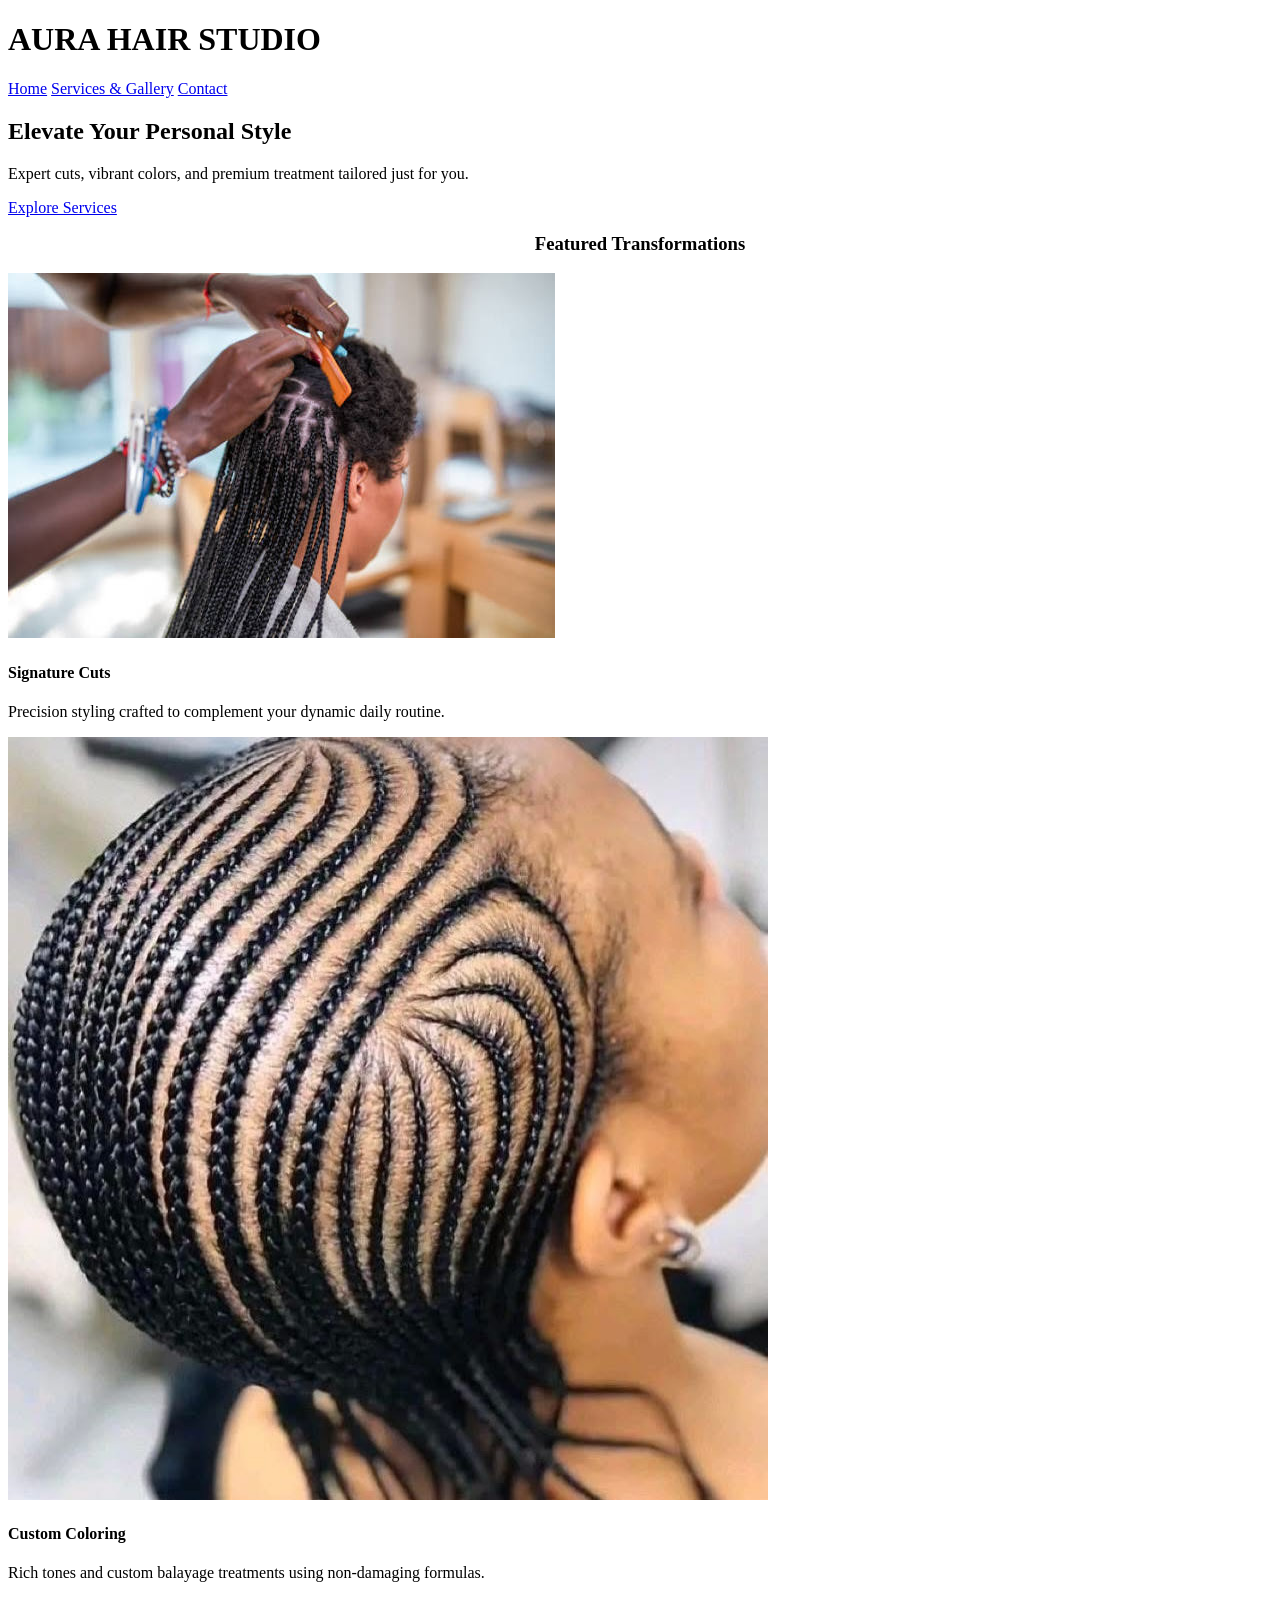
==== index.html @ 4b2db066 "Add initial HTML structure for Aura Hair Studio" ====
<!DOCTYPE html>
<html lang="en">
<head>
    <meta charset="UTF-8">
    <meta name="viewport" content="width=device-width, initial-scale=1.0">
    <title>Aura Hair Studio - Home</title>
    <link rel="stylesheet" href="styles.css">
</head>
<body>
    <header>
        <h1>AURA HAIR STUDIO</h1>
        <nav>
            <a href="index.html" class="active">Home</a>
            <a href="services.html">Services & Gallery</a>
            <a href="contact.html">Contact</a>
        </nav>
    </header>

    <section class="hero">
        <h2>Elevate Your Personal Style</h2>
        <p>Expert cuts, vibrant colors, and premium treatment tailored just for you.</p>
        <a href="services.html" class="btn">Explore Services</a>
    </section>

    <main class="container">
        <h3 style="text-align: center; margin-top: 1rem;">Featured Transformations</h3>
        <div class="grid">
            <div class="card">
                <img src="hair1.jpg" alt="Signature Styling">
                <div class="card-content">
                    <h4>Signature Cuts</h4>
                    <p>Precision styling crafted to complement your dynamic daily routine.</p>
                </div>
            </div>
            <div class="card">
                <img src="hair2.jpg" alt="Vibrant Color">
                <div class="card-content">
                    <h4>Custom Coloring</h4>
                    <p>Rich tones and custom balayage treatments using non-damaging formulas.</p>
                </div>
            </div>
        </div>
    </main>

    <footer>
        <p>&copy; 2026 Aura Hair Studio. All rights reserved.</p>
    </footer>
</body>
</html>
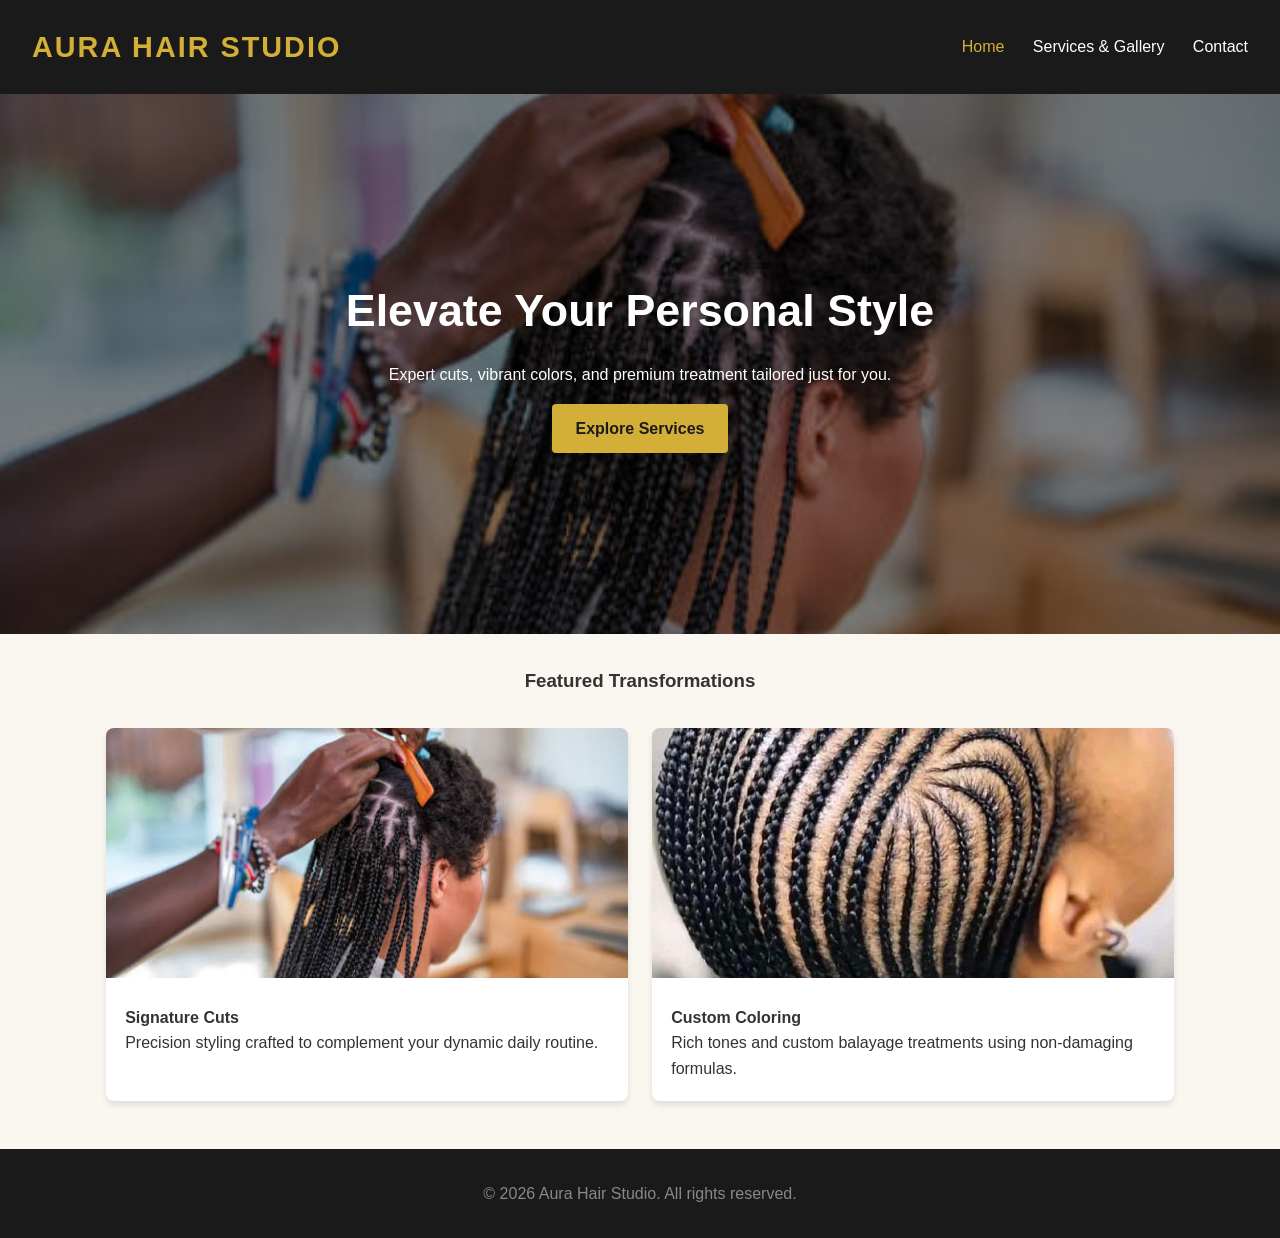
==== commit f831a738: "Update index.html" ====
--- a/index.html
+++ b/index.html
@@ -4,7 +4,7 @@
     <meta charset="UTF-8">
     <meta name="viewport" content="width=device-width, initial-scale=1.0">
     <title>Aura Hair Studio - Home</title>
-    <link rel="stylesheet" href="styles.css">
+    <link rel="stylesheet" href="./styles.css">
 </head>
 <body>
     <header>
--- a/styles.css
+++ b/styles.css
@@ -0,0 +1,104 @@
+* {
+    box-sizing: border-box;
+    margin: 0;
+    padding: 0;
+    font-family: 'Segoe UI', Tahoma, Geneva, Verdana, sans-serif;
+}
+
+body {
+    background-color: #faf6f0;
+    color: #333;
+    line-height: 1.6;
+}
+
+header {
+    background-color: #1a1a1a;
+    color: #fff;
+    padding: 1.5rem 2rem;
+    display: flex;
+    justify-content: space-between;
+    align-items: center;
+}
+
+header h1 {
+    font-size: 1.8rem;
+    letter-spacing: 2px;
+    color: #d4af37;
+}
+
+nav a {
+    color: #fff;
+    text-decoration: none;
+    margin-left: 1.5rem;
+    font-weight: 500;
+}
+
+nav a:hover, nav a.active {
+    color: #d4af37;
+}
+
+.hero {
+    background: linear-gradient(rgba(0,0,0,0.5), rgba(0,0,0,0.5)), url('hair1.jpg') center/cover no-repeat;
+    height: 60vh;
+    display: flex;
+    flex-direction: column;
+    justify-content: center;
+    align-items: center;
+    color: #fff;
+    text-align: center;
+    padding: 1rem;
+}
+
+.hero h2 {
+    font-size: 2.8rem;
+    margin-bottom: 1rem;
+}
+
+.container {
+    max-width: 1100px;
+    margin: 2rem auto;
+    padding: 0 1rem;
+}
+
+.btn {
+    display: inline-block;
+    background-color: #d4af37;
+    color: #1a1a1a;
+    padding: 0.75rem 1.5rem;
+    text-decoration: none;
+    font-weight: bold;
+    border-radius: 4px;
+    margin-top: 1rem;
+}
+
+.grid {
+    display: grid;
+    grid-template-columns: repeat(auto-fit, minmax(280px, 1fr));
+    gap: 1.5rem;
+    margin-top: 2rem;
+}
+
+.card {
+    background: #fff;
+    border-radius: 8px;
+    overflow: hidden;
+    box-shadow: 0 4px 6px rgba(0,0,0,0.1);
+}
+
+.card img {
+    width: 100%;
+    height: 250px;
+    object-fit: cover;
+}
+
+.card-content {
+    padding: 1.2rem;
+}
+
+footer {
+    text-align: center;
+    padding: 2rem;
+    background-color: #1a1a1a;
+    color: #888;
+    margin-top: 3rem;
+}
